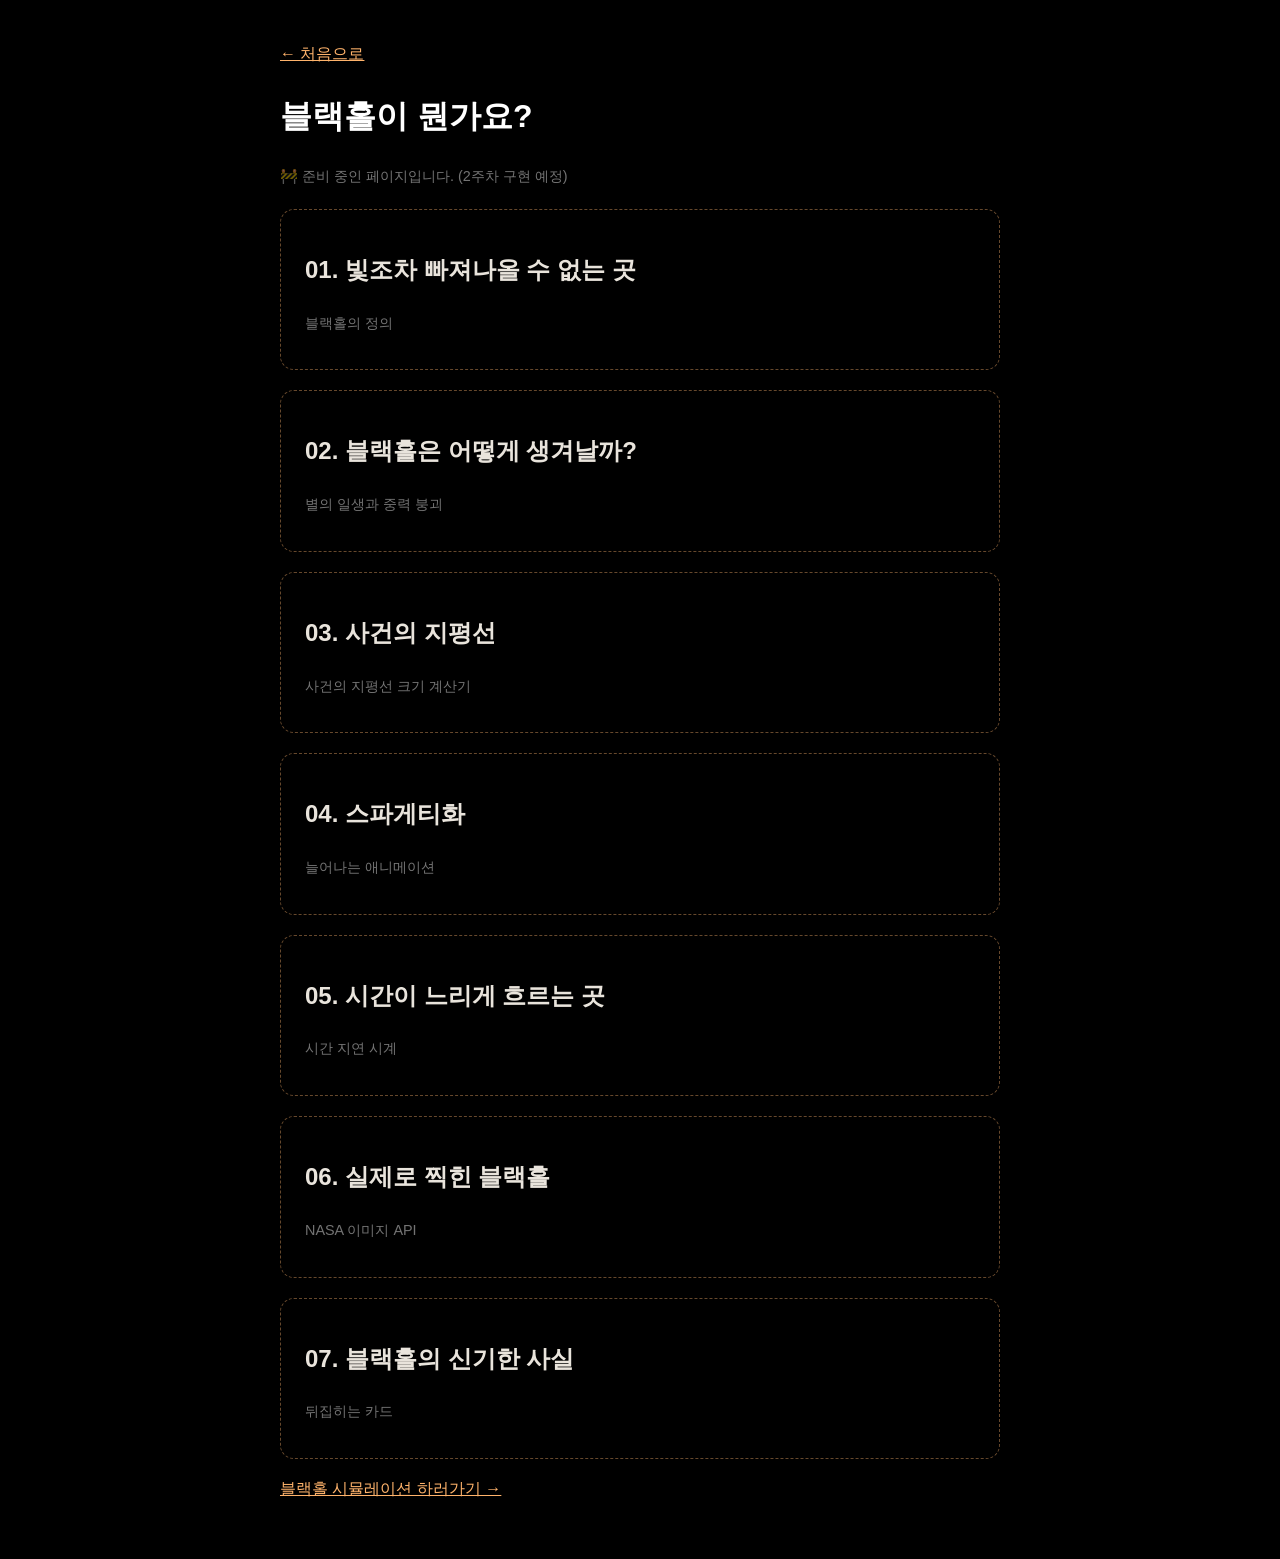
==== about.html @ b230832a "about과 simulation 기본틀" ====
<!DOCTYPE html>
<html lang="ko">
<head>
  <meta charset="UTF-8">
  <meta name="viewport" content="width=device-width, initial-scale=1.0">
  <title>블랙홀이 뭔가요? | 블랙홀 시뮬레이터</title>
  <style>
    body {
      margin: 0;
      padding: 40px 16px;
      background: #000;
      color: #e9e4dc;
      font-family: "Noto Sans KR", sans-serif;
      line-height: 1.7;
    }
    main { max-width: 720px; margin: 0 auto; }
    a { color: #ffb36b; }
    h1 { color: #fff; }
    section {
      margin-top: 20px;
      padding: 20px 24px;
      border: 1px dashed rgba(255, 180, 110, 0.4);
      border-radius: 14px;
    }
    .todo { color: rgba(255, 255, 255, 0.45); font-size: 0.9rem; }
  </style>
</head>
<body>
  <main>
    <a href="index.html">← 처음으로</a>
    <h1>블랙홀이 뭔가요?</h1>
    <p class="todo">🚧 준비 중인 페이지입니다. (2주차 구현 예정)</p>

    <!-- 페이지 구성 (예정) -->
    <section><h2>01. 빛조차 빠져나올 수 없는 곳</h2><p class="todo">블랙홀의 정의</p></section>
    <section><h2>02. 블랙홀은 어떻게 생겨날까?</h2><p class="todo">별의 일생과 중력 붕괴</p></section>
    <section><h2>03. 사건의 지평선</h2><p class="todo">사건의 지평선 크기 계산기</p></section>
    <section><h2>04. 스파게티화</h2><p class="todo">늘어나는 애니메이션</p></section>
    <section><h2>05. 시간이 느리게 흐르는 곳</h2><p class="todo">시간 지연 시계</p></section>
    <section><h2>06. 실제로 찍힌 블랙홀</h2><p class="todo">NASA 이미지 API</p></section>
    <section><h2>07. 블랙홀의 신기한 사실</h2><p class="todo">뒤집히는 카드</p></section>

    <p><a href="simulation.html">블랙홀 시뮬레이션 하러가기 →</a></p>
  </main>
</body>
</html>
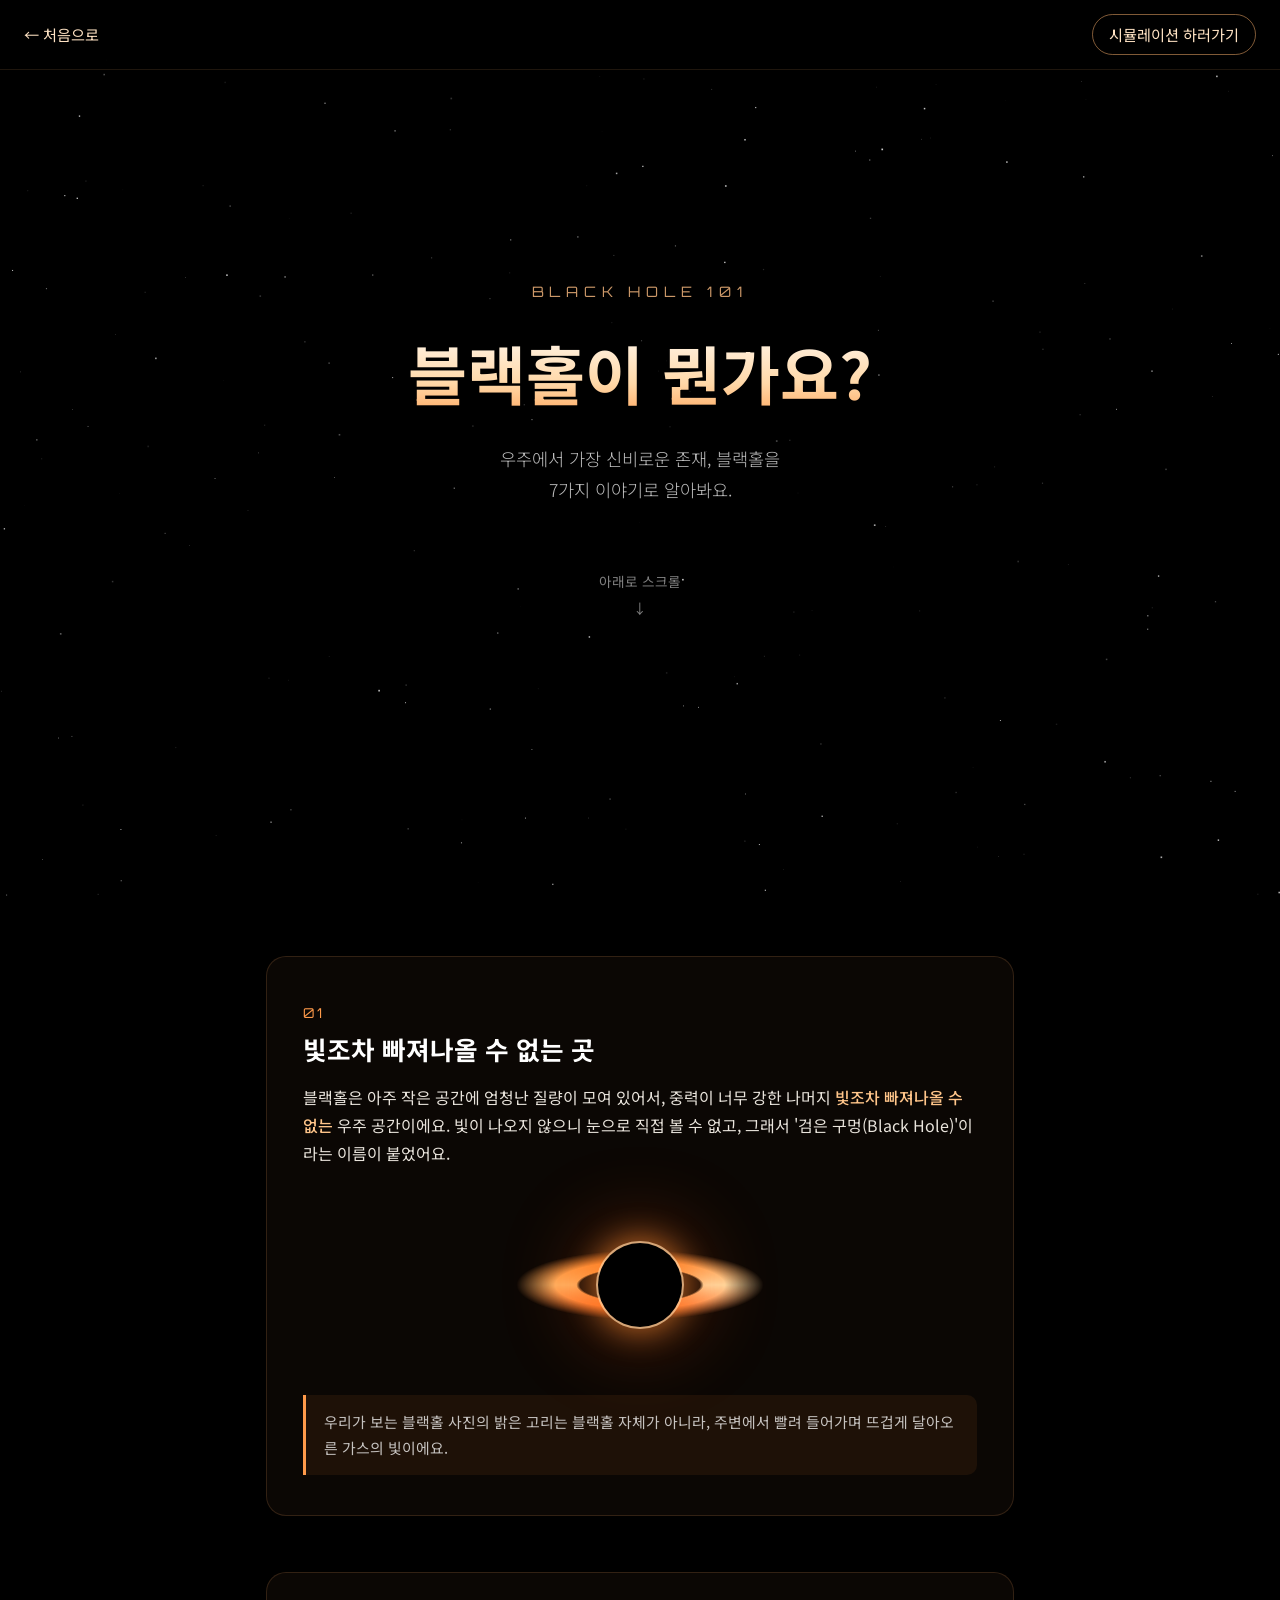
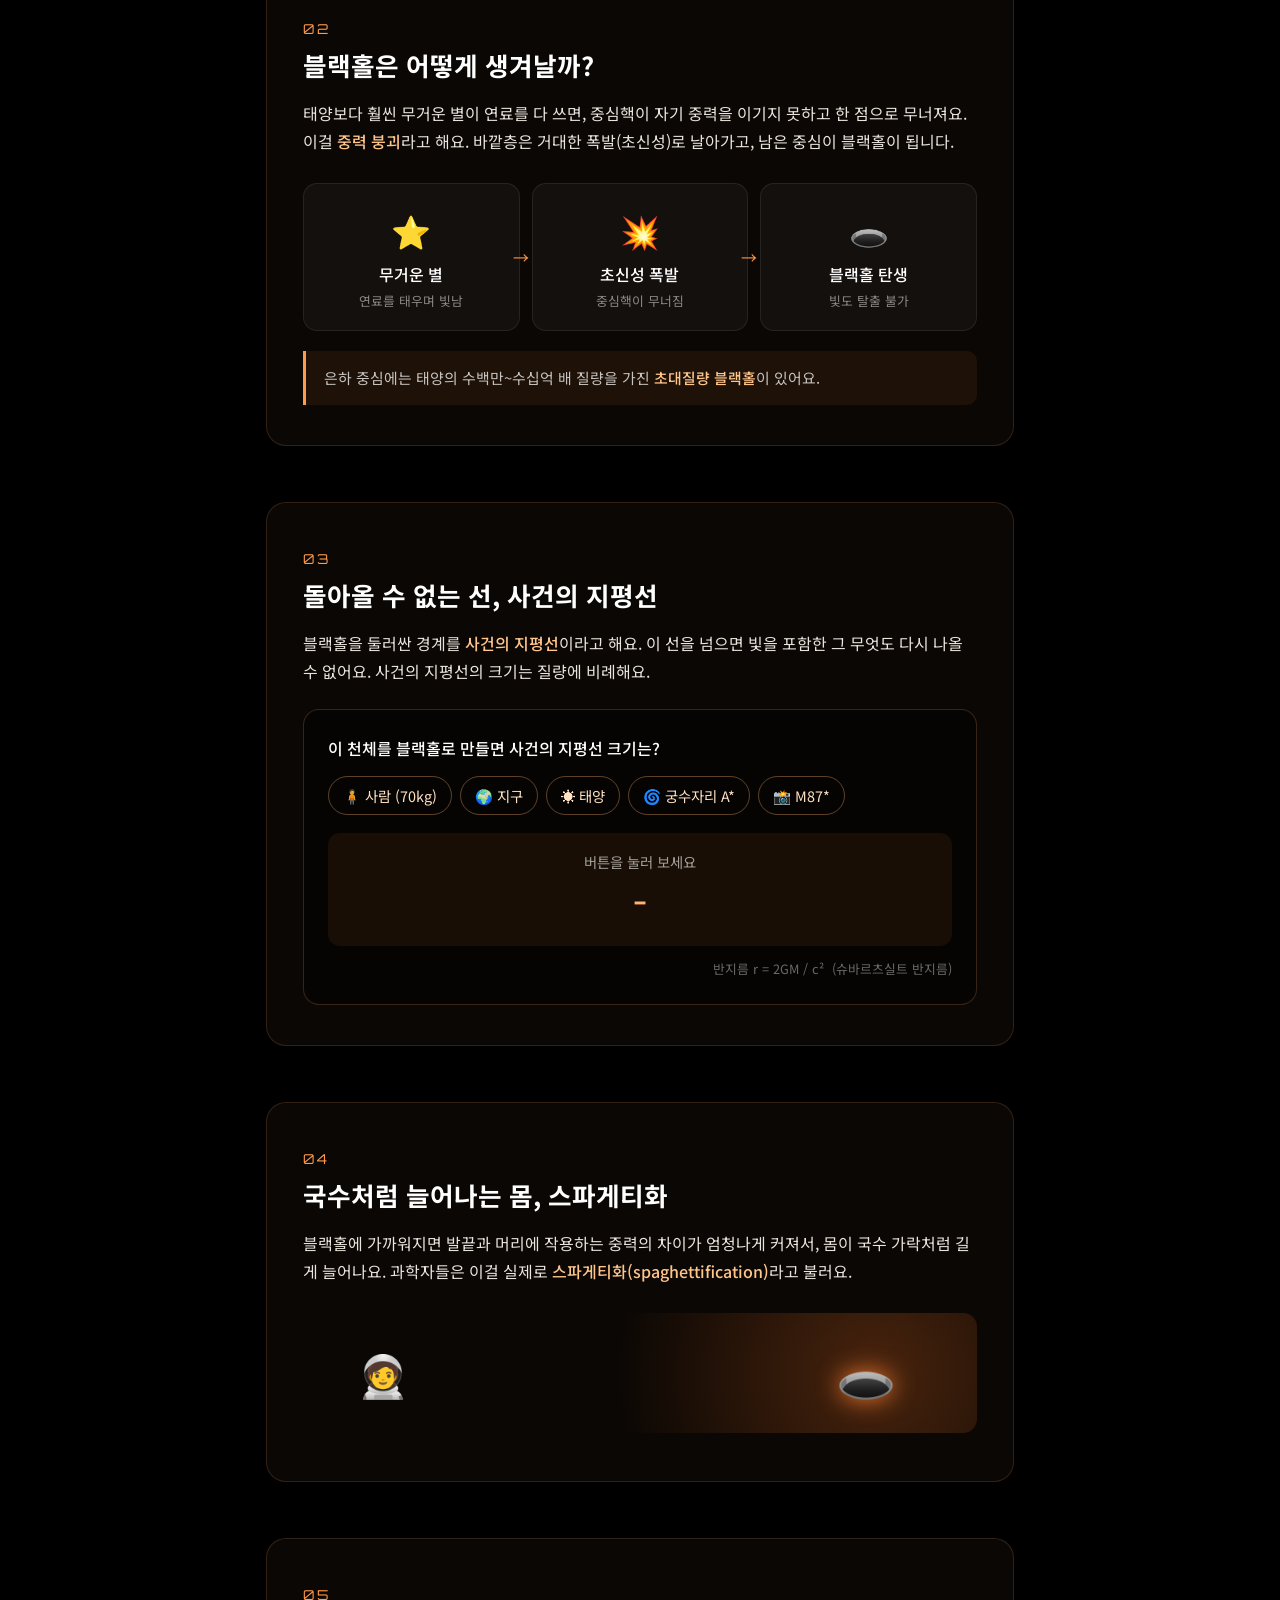
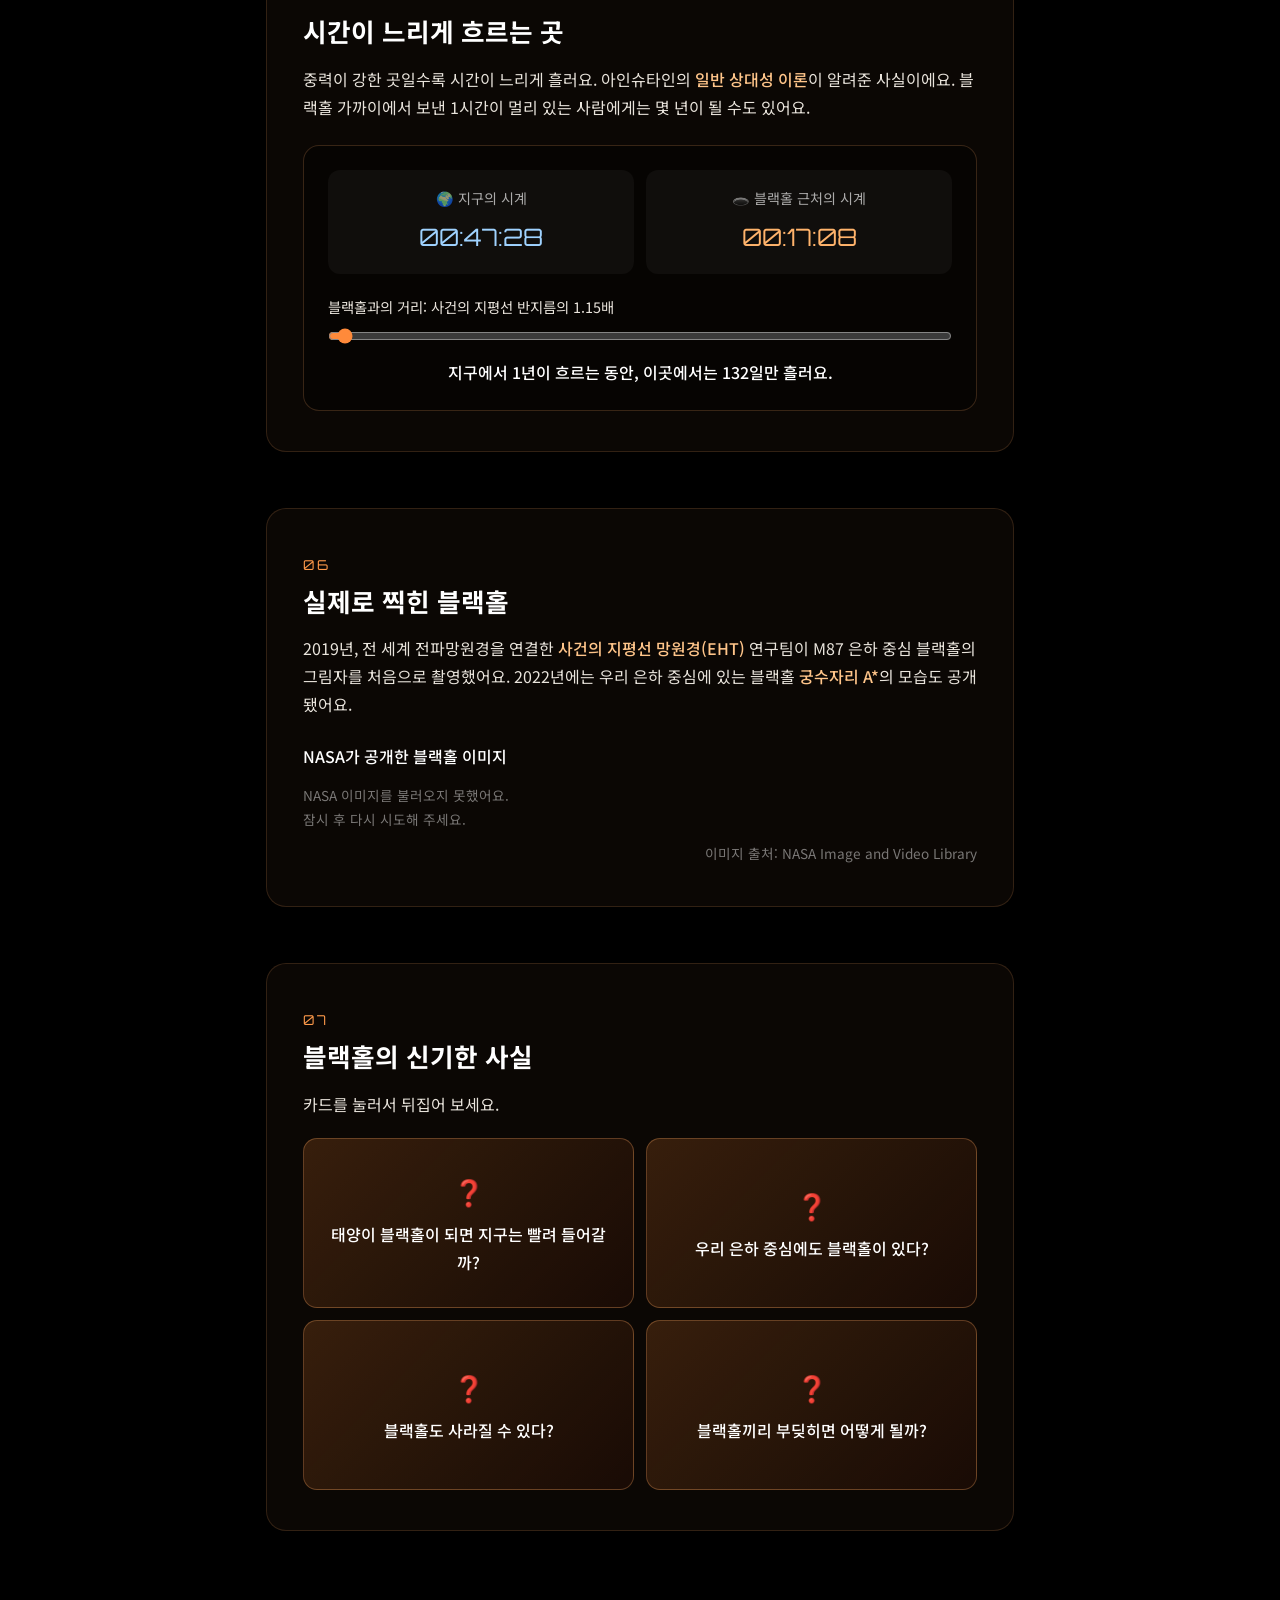
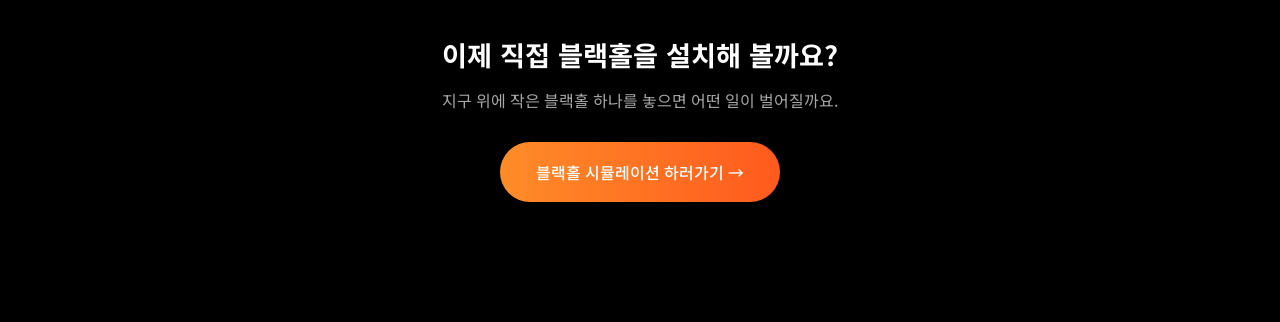
==== commit d336d185: "설명페이지, 실행 화면 일부 구현" ====
--- a/about.html
+++ b/about.html
@@ -4,43 +4,159 @@
   <meta charset="UTF-8">
   <meta name="viewport" content="width=device-width, initial-scale=1.0">
   <title>블랙홀이 뭔가요? | 블랙홀 시뮬레이터</title>
-  <style>
-    body {
-      margin: 0;
-      padding: 40px 16px;
-      background: #000;
-      color: #e9e4dc;
-      font-family: "Noto Sans KR", sans-serif;
-      line-height: 1.7;
-    }
-    main { max-width: 720px; margin: 0 auto; }
-    a { color: #ffb36b; }
-    h1 { color: #fff; }
-    section {
-      margin-top: 20px;
-      padding: 20px 24px;
-      border: 1px dashed rgba(255, 180, 110, 0.4);
-      border-radius: 14px;
-    }
-    .todo { color: rgba(255, 255, 255, 0.45); font-size: 0.9rem; }
-  </style>
+
+  <link rel="preconnect" href="https://fonts.googleapis.com">
+  <link rel="preconnect" href="https://fonts.gstatic.com" crossorigin>
+  <link href="https://fonts.googleapis.com/css2?family=Orbitron:wght@500;700&family=Noto+Sans+KR:wght@300;400;500;700&display=swap" rel="stylesheet">
+
+  <link rel="stylesheet" href="css/about.css">
 </head>
 <body>
+  <!-- 배경 별 (js/about.js) -->
+  <canvas id="stars"></canvas>
+
+  <header class="topbar">
+    <a href="index.html" class="back">← 처음으로</a>
+    <a href="simulation.html" class="topbar-cta">시뮬레이션 하러가기</a>
+  </header>
+
   <main>
-    <a href="index.html">← 처음으로</a>
-    <h1>블랙홀이 뭔가요?</h1>
-    <p class="todo">🚧 준비 중인 페이지입니다. (2주차 구현 예정)</p>
+    <!-- 첫 화면 -->
+    <section class="hero">
+      <p class="eyebrow">BLACK HOLE 101</p>
+      <h1>블랙홀이 뭔가요?</h1>
+      <p class="lead">우주에서 가장 신비로운 존재, 블랙홀을<br>7가지 이야기로 알아봐요.</p>
+      <div class="scroll-hint">아래로 스크롤<span>↓</span></div>
+    </section>
 
-    <!-- 페이지 구성 (예정) -->
-    <section><h2>01. 빛조차 빠져나올 수 없는 곳</h2><p class="todo">블랙홀의 정의</p></section>
-    <section><h2>02. 블랙홀은 어떻게 생겨날까?</h2><p class="todo">별의 일생과 중력 붕괴</p></section>
-    <section><h2>03. 사건의 지평선</h2><p class="todo">사건의 지평선 크기 계산기</p></section>
-    <section><h2>04. 스파게티화</h2><p class="todo">늘어나는 애니메이션</p></section>
-    <section><h2>05. 시간이 느리게 흐르는 곳</h2><p class="todo">시간 지연 시계</p></section>
-    <section><h2>06. 실제로 찍힌 블랙홀</h2><p class="todo">NASA 이미지 API</p></section>
-    <section><h2>07. 블랙홀의 신기한 사실</h2><p class="todo">뒤집히는 카드</p></section>
+    <!-- 01 정의 -->
+    <section class="card reveal">
+      <span class="num">01</span>
+      <h2>빛조차 빠져나올 수 없는 곳</h2>
+      <p>
+        블랙홀은 아주 작은 공간에 엄청난 질량이 모여 있어서, 중력이 너무 강한 나머지
+        <strong>빛조차 빠져나올 수 없는</strong> 우주 공간이에요.
+        빛이 나오지 않으니 눈으로 직접 볼 수 없고, 그래서 '검은 구멍(Black Hole)'이라는 이름이 붙었어요.
+      </p>
+      <div class="visual">
+        <div class="mini-hole"><div class="mini-disk"></div><div class="mini-core"></div></div>
+      </div>
+      <p class="note">우리가 보는 블랙홀 사진의 밝은 고리는 블랙홀 자체가 아니라, 주변에서 빨려 들어가며 뜨겁게 달아오른 가스의 빛이에요.</p>
+    </section>
 
-    <p><a href="simulation.html">블랙홀 시뮬레이션 하러가기 →</a></p>
+    <!-- 02 생성 -->
+    <section class="card reveal">
+      <span class="num">02</span>
+      <h2>블랙홀은 어떻게 생겨날까?</h2>
+      <p>
+        태양보다 훨씬 무거운 별이 연료를 다 쓰면, 중심핵이 자기 중력을 이기지 못하고 한 점으로 무너져요.
+        이걸 <strong>중력 붕괴</strong>라고 해요. 바깥층은 거대한 폭발(초신성)로 날아가고, 남은 중심이 블랙홀이 됩니다.
+      </p>
+      <ol class="steps">
+        <li><span class="step-icon">⭐</span><b>무거운 별</b><small>연료를 태우며 빛남</small></li>
+        <li><span class="step-icon">💥</span><b>초신성 폭발</b><small>중심핵이 무너짐</small></li>
+        <li><span class="step-icon">🕳️</span><b>블랙홀 탄생</b><small>빛도 탈출 불가</small></li>
+      </ol>
+      <p class="note">은하 중심에는 태양의 수백만~수십억 배 질량을 가진 <strong>초대질량 블랙홀</strong>이 있어요.</p>
+    </section>
+
+    <!-- 03 사건의 지평선 + 계산기 -->
+    <section class="card reveal">
+      <span class="num">03</span>
+      <h2>돌아올 수 없는 선, 사건의 지평선</h2>
+      <p>
+        블랙홀을 둘러싼 경계를 <strong>사건의 지평선</strong>이라고 해요.
+        이 선을 넘으면 빛을 포함한 그 무엇도 다시 나올 수 없어요.
+        사건의 지평선의 크기는 질량에 비례해요.
+      </p>
+
+      <div class="calc">
+        <p class="calc-q">이 천체를 블랙홀로 만들면 사건의 지평선 크기는?</p>
+        <div class="calc-buttons" id="calcButtons"></div>
+        <div class="calc-result">
+          <span id="calcName">버튼을 눌러 보세요</span>
+          <strong id="calcValue">-</strong>
+          <p id="calcCompare"></p>
+        </div>
+        <p class="formula">반지름 r = 2GM / c² &nbsp;(슈바르츠실트 반지름)</p>
+      </div>
+    </section>
+
+    <!-- 04 스파게티화 -->
+    <section class="card reveal">
+      <span class="num">04</span>
+      <h2>국수처럼 늘어나는 몸, 스파게티화</h2>
+      <p>
+        블랙홀에 가까워지면 발끝과 머리에 작용하는 중력의 차이가 엄청나게 커져서,
+        몸이 국수 가락처럼 길게 늘어나요. 과학자들은 이걸 실제로
+        <strong>스파게티화(spaghettification)</strong>라고 불러요.
+      </p>
+      <div class="visual spaghetti">
+        <span class="astronaut">🧑‍🚀</span>
+        <span class="target">🕳️</span>
+      </div>
+    </section>
+
+    <!-- 05 시간 지연 -->
+    <section class="card reveal">
+      <span class="num">05</span>
+      <h2>시간이 느리게 흐르는 곳</h2>
+      <p>
+        중력이 강한 곳일수록 시간이 느리게 흘러요. 아인슈타인의 <strong>일반 상대성 이론</strong>이 알려준 사실이에요.
+        블랙홀 가까이에서 보낸 1시간이 멀리 있는 사람에게는 몇 년이 될 수도 있어요.
+      </p>
+
+      <div class="time-widget">
+        <div class="clocks">
+          <div class="clock">
+            <span class="clock-label">🌍 지구의 시계</span>
+            <span class="clock-value" id="earthClock">00:00:00</span>
+          </div>
+          <div class="clock">
+            <span class="clock-label">🕳️ 블랙홀 근처의 시계</span>
+            <span class="clock-value hot" id="holeClock">00:00:00</span>
+          </div>
+        </div>
+        <label class="range-label">
+          <span id="distLabel"></span>
+          <input type="range" id="distRange" min="101" max="1000" value="115">
+        </label>
+        <p class="time-result" id="timeResult"></p>
+      </div>
+    </section>
+
+    <!-- 06 실제 사진 (NASA API) -->
+    <section class="card reveal">
+      <span class="num">06</span>
+      <h2>실제로 찍힌 블랙홀</h2>
+      <p>
+        2019년, 전 세계 전파망원경을 연결한 <strong>사건의 지평선 망원경(EHT)</strong> 연구팀이
+        M87 은하 중심 블랙홀의 그림자를 처음으로 촬영했어요.
+        2022년에는 우리 은하 중심에 있는 블랙홀 <strong>궁수자리 A*</strong>의 모습도 공개됐어요.
+      </p>
+      <p class="sub">NASA가 공개한 블랙홀 이미지</p>
+      <div class="gallery" id="gallery">
+        <p class="muted">NASA 이미지를 불러오는 중...</p>
+      </div>
+      <p class="credit">이미지 출처: NASA Image and Video Library</p>
+    </section>
+
+    <!-- 07 신기한 사실 -->
+    <section class="card reveal">
+      <span class="num">07</span>
+      <h2>블랙홀의 신기한 사실</h2>
+      <p>카드를 눌러서 뒤집어 보세요.</p>
+      <div class="facts" id="facts"></div>
+    </section>
+
+    <!-- 마지막: 시뮬레이션으로 -->
+    <section class="cta reveal">
+      <h2>이제 직접 블랙홀을 설치해 볼까요?</h2>
+      <p>지구 위에 작은 블랙홀 하나를 놓으면 어떤 일이 벌어질까요.</p>
+      <a href="simulation.html" class="btn-primary">블랙홀 시뮬레이션 하러가기 →</a>
+    </section>
   </main>
+
+  <script src="js/about.js"></script>
 </body>
 </html>
--- a/css/about.css
+++ b/css/about.css
@@ -0,0 +1,543 @@
+/* ===== 기본 설정 ===== */
+* {
+  margin: 0;
+  padding: 0;
+  box-sizing: border-box;
+}
+
+body {
+  background: #000;
+  color: #e9e4dc;
+  font-family: "Noto Sans KR", sans-serif;
+  line-height: 1.75;
+  overflow-x: hidden;
+}
+
+#stars {
+  position: fixed;
+  inset: 0;
+  z-index: -1;
+}
+
+strong { color: #ffc58a; font-weight: 500; }
+
+/* ===== 상단 메뉴 ===== */
+.topbar {
+  position: fixed;
+  top: 0;
+  left: 0;
+  right: 0;
+  z-index: 10;
+  display: flex;
+  justify-content: space-between;
+  align-items: center;
+  padding: 14px 24px;
+  background: rgba(0, 0, 0, 0.45);
+  backdrop-filter: blur(10px);
+  border-bottom: 1px solid rgba(255, 180, 110, 0.12);
+}
+
+.topbar a {
+  color: #ffe3c4;
+  text-decoration: none;
+  font-size: 0.95rem;
+}
+
+.topbar-cta {
+  padding: 6px 16px;
+  border: 1px solid rgba(255, 180, 110, 0.5);
+  border-radius: 999px;
+  transition: all 0.3s;
+}
+
+.topbar-cta:hover {
+  background: rgba(255, 140, 50, 0.2);
+  box-shadow: 0 0 16px rgba(255, 140, 50, 0.4);
+}
+
+main {
+  max-width: 780px;
+  margin: 0 auto;
+  padding: 0 16px 120px;
+}
+
+/* ===== 첫 화면 ===== */
+.hero {
+  min-height: 100vh;
+  display: flex;
+  flex-direction: column;
+  justify-content: center;
+  align-items: center;
+  text-align: center;
+}
+
+.eyebrow {
+  font-family: "Orbitron", sans-serif;
+  letter-spacing: 0.4em;
+  color: rgba(255, 190, 130, 0.8);
+  font-size: 0.9rem;
+}
+
+.hero h1 {
+  margin-top: 12px;
+  font-size: clamp(2.4rem, 7vw, 4rem);
+  font-weight: 700;
+  background: linear-gradient(180deg, #fff 0%, #ffd8a8 60%, #ff9a4a 100%);
+  -webkit-background-clip: text;
+  background-clip: text;
+  color: transparent;
+}
+
+.lead {
+  margin-top: 16px;
+  font-size: 1.1rem;
+  font-weight: 300;
+  color: rgba(255, 255, 255, 0.75);
+}
+
+.scroll-hint {
+  margin-top: 64px;
+  font-size: 0.85rem;
+  color: rgba(255, 255, 255, 0.5);
+  display: flex;
+  flex-direction: column;
+  align-items: center;
+  gap: 4px;
+}
+
+.scroll-hint span {
+  animation: bounce 1.8s infinite;
+}
+
+@keyframes bounce {
+  0%, 100% { transform: translateY(0); }
+  50% { transform: translateY(8px); }
+}
+
+/* ===== 설명 카드 ===== */
+.card {
+  position: relative;
+  margin-top: 56px;
+  padding: 40px 36px;
+  background: rgba(16, 10, 6, 0.72);
+  border: 1px solid rgba(255, 170, 100, 0.16);
+  border-radius: 20px;
+  backdrop-filter: blur(6px);
+}
+
+.num {
+  font-family: "Orbitron", sans-serif;
+  font-size: 0.85rem;
+  color: #ff9a4a;
+  letter-spacing: 0.2em;
+}
+
+.card h2 {
+  margin: 6px 0 16px;
+  font-size: 1.6rem;
+  font-weight: 700;
+  color: #fff;
+  line-height: 1.4;
+}
+
+.card p + p { margin-top: 12px; }
+
+.note {
+  margin-top: 20px !important;
+  padding: 14px 18px;
+  border-left: 3px solid #ff9a4a;
+  background: rgba(255, 140, 50, 0.08);
+  border-radius: 0 10px 10px 0;
+  font-size: 0.93rem;
+  color: rgba(255, 255, 255, 0.75);
+}
+
+.sub {
+  margin-top: 24px !important;
+  font-weight: 500;
+  color: #fff;
+}
+
+.muted, .credit {
+  color: rgba(255, 255, 255, 0.45);
+  font-size: 0.85rem;
+}
+
+.credit { margin-top: 10px !important; text-align: right; }
+
+/* 스크롤하면 나타나는 효과 (js에서 visible 클래스 추가) */
+.reveal {
+  opacity: 0;
+  transform: translateY(40px);
+  transition: opacity 0.9s ease, transform 0.9s ease;
+}
+
+.reveal.visible {
+  opacity: 1;
+  transform: translateY(0);
+}
+
+/* ===== 01: 작은 블랙홀 그림 ===== */
+.visual {
+  margin: 28px 0 8px;
+  height: 180px;
+  display: flex;
+  justify-content: center;
+  align-items: center;
+}
+
+.mini-hole {
+  position: relative;
+  width: 260px;
+  height: 180px;
+}
+
+.mini-disk {
+  position: absolute;
+  left: 50%;
+  top: 50%;
+  width: 250px;
+  height: 250px;
+  margin: -125px 0 0 -125px;
+  border-radius: 50%;
+  background: conic-gradient(from 0deg, #ff7a1a, #ffd9a0, #ff5a10, #ffb060, #ff7a1a);
+  -webkit-mask: radial-gradient(circle, transparent 34%, #000 36%, #000 48%, transparent 70%);
+  mask: radial-gradient(circle, transparent 34%, #000 36%, #000 48%, transparent 70%);
+  transform: scaleY(0.28);
+  filter: blur(1.5px);
+  animation: spin 6s linear infinite;
+}
+
+.mini-core {
+  position: absolute;
+  left: 50%;
+  top: 50%;
+  width: 84px;
+  height: 84px;
+  margin: -42px 0 0 -42px;
+  border-radius: 50%;
+  background: #000;
+  box-shadow: 0 0 0 2px rgba(255, 210, 160, 0.7), 0 0 30px 6px rgba(255, 140, 50, 0.6), 0 0 80px 20px rgba(255, 100, 30, 0.25);
+}
+
+@keyframes spin {
+  from { transform: scaleY(0.28) rotate(0deg); }
+  to   { transform: scaleY(0.28) rotate(360deg); }
+}
+
+/* ===== 02: 단계 ===== */
+.steps {
+  list-style: none;
+  margin-top: 28px;
+  display: grid;
+  grid-template-columns: repeat(3, 1fr);
+  gap: 12px;
+  counter-reset: none;
+}
+
+.steps li {
+  position: relative;
+  padding: 18px 10px;
+  text-align: center;
+  background: rgba(255, 255, 255, 0.04);
+  border: 1px solid rgba(255, 255, 255, 0.08);
+  border-radius: 14px;
+  display: flex;
+  flex-direction: column;
+  gap: 2px;
+}
+
+.steps li + li::before {
+  content: "→";
+  position: absolute;
+  left: -12px;
+  top: 50%;
+  transform: translate(-50%, -50%);
+  color: #ff9a4a;
+}
+
+.step-icon { font-size: 2rem; }
+.steps b { color: #fff; font-weight: 500; }
+.steps small { color: rgba(255, 255, 255, 0.5); font-size: 0.8rem; }
+
+/* ===== 03: 계산기 ===== */
+.calc {
+  margin-top: 24px;
+  padding: 24px;
+  background: rgba(0, 0, 0, 0.4);
+  border: 1px solid rgba(255, 170, 100, 0.2);
+  border-radius: 16px;
+}
+
+.calc-q { font-weight: 500; color: #fff; }
+
+.calc-buttons {
+  margin-top: 14px;
+  display: flex;
+  flex-wrap: wrap;
+  gap: 8px;
+}
+
+.calc-buttons button {
+  padding: 8px 14px;
+  border: 1px solid rgba(255, 180, 110, 0.35);
+  border-radius: 999px;
+  background: transparent;
+  color: #ffe3c4;
+  font-family: inherit;
+  font-size: 0.9rem;
+  cursor: pointer;
+  transition: all 0.25s;
+}
+
+.calc-buttons button:hover,
+.calc-buttons button.active {
+  background: rgba(255, 140, 50, 0.25);
+  border-color: #ff9a4a;
+  color: #fff;
+}
+
+.calc-result {
+  margin-top: 18px;
+  min-height: 110px;
+  padding: 16px;
+  text-align: center;
+  border-radius: 12px;
+  background: rgba(255, 140, 50, 0.07);
+}
+
+.calc-result span { display: block; font-size: 0.9rem; color: rgba(255, 255, 255, 0.6); }
+
+.calc-result strong {
+  display: block;
+  margin: 4px 0;
+  font-family: "Orbitron", "Noto Sans KR", sans-serif;
+  font-size: 1.7rem;
+  color: #ffb36b;
+}
+
+.calc-result p { font-size: 0.93rem; }
+
+.formula {
+  margin-top: 12px !important;
+  text-align: right;
+  font-size: 0.8rem;
+  color: rgba(255, 255, 255, 0.4);
+}
+
+/* ===== 04: 스파게티화 ===== */
+.spaghetti {
+  position: relative;
+  height: 120px;
+  overflow: hidden;
+  border-radius: 14px;
+  background: radial-gradient(circle at 85% 50%, rgba(255, 120, 40, 0.25), transparent 45%);
+}
+
+.spaghetti .target {
+  position: absolute;
+  right: 12%;
+  font-size: 3rem;
+  filter: drop-shadow(0 0 12px rgba(255, 130, 50, 0.9));
+}
+
+.astronaut {
+  position: absolute;
+  left: 8%;
+  font-size: 2.6rem;
+  animation: stretch 4s ease-in infinite;
+  transform-origin: center;
+}
+
+@keyframes stretch {
+  0%   { left: 8%;  transform: scale(1, 1);      opacity: 1; }
+  60%  { left: 50%; transform: scale(1.6, 0.8);  opacity: 1; }
+  90%  { left: 76%; transform: scale(5, 0.25);   opacity: 0.6; }
+  100% { left: 82%; transform: scale(8, 0.1);    opacity: 0; }
+}
+
+/* ===== 05: 시간 지연 ===== */
+.time-widget {
+  margin-top: 24px;
+  padding: 24px;
+  background: rgba(0, 0, 0, 0.4);
+  border: 1px solid rgba(255, 170, 100, 0.2);
+  border-radius: 16px;
+}
+
+.clocks {
+  display: grid;
+  grid-template-columns: 1fr 1fr;
+  gap: 12px;
+}
+
+.clock {
+  padding: 16px;
+  text-align: center;
+  background: rgba(255, 255, 255, 0.04);
+  border-radius: 12px;
+}
+
+.clock-label { display: block; font-size: 0.88rem; color: rgba(255, 255, 255, 0.65); }
+
+.clock-value {
+  display: block;
+  margin-top: 6px;
+  font-family: "Orbitron", monospace;
+  font-size: 1.5rem;
+  color: #9fd2ff;
+}
+
+.clock-value.hot { color: #ffb36b; }
+
+.range-label {
+  display: block;
+  margin-top: 20px;
+  font-size: 0.9rem;
+}
+
+.range-label input {
+  display: block;
+  width: 100%;
+  margin-top: 8px;
+  accent-color: #ff8a3a;
+}
+
+.time-result {
+  margin-top: 14px !important;
+  text-align: center;
+  font-weight: 500;
+  color: #fff;
+}
+
+/* ===== 06: NASA 갤러리 ===== */
+.gallery {
+  margin-top: 14px;
+  display: grid;
+  grid-template-columns: repeat(3, 1fr);
+  gap: 10px;
+}
+
+.gallery a {
+  display: block;
+  overflow: hidden;
+  border-radius: 12px;
+  background: #111;
+  color: inherit;
+  text-decoration: none;
+}
+
+.gallery img {
+  display: block;
+  width: 100%;
+  aspect-ratio: 1 / 1;
+  object-fit: cover;
+  transition: transform 0.5s;
+}
+
+.gallery a:hover img { transform: scale(1.08); }
+
+.gallery figcaption {
+  padding: 8px 10px;
+  font-size: 0.75rem;
+  line-height: 1.4;
+  color: rgba(255, 255, 255, 0.7);
+  white-space: nowrap;
+  overflow: hidden;
+  text-overflow: ellipsis;
+}
+
+/* ===== 07: 뒤집히는 카드 ===== */
+.facts {
+  margin-top: 20px;
+  display: grid;
+  grid-template-columns: 1fr 1fr;
+  gap: 12px;
+}
+
+.fact {
+  height: 170px;
+  perspective: 900px;
+  cursor: pointer;
+}
+
+.fact-inner {
+  position: relative;
+  width: 100%;
+  height: 100%;
+  transition: transform 0.7s;
+  transform-style: preserve-3d;
+}
+
+.fact.flipped .fact-inner { transform: rotateY(180deg); }
+
+.fact-front,
+.fact-back {
+  position: absolute;
+  inset: 0;
+  padding: 18px;
+  border-radius: 14px;
+  display: flex;
+  flex-direction: column;
+  justify-content: center;
+  align-items: center;
+  text-align: center;
+  backface-visibility: hidden;
+  -webkit-backface-visibility: hidden;
+}
+
+.fact-front {
+  background: linear-gradient(135deg, rgba(255, 140, 50, 0.18), rgba(255, 80, 30, 0.06));
+  border: 1px solid rgba(255, 170, 100, 0.3);
+  font-weight: 500;
+  color: #fff;
+}
+
+.fact-front .q-mark { font-size: 1.6rem; margin-bottom: 6px; }
+
+.fact-back {
+  background: rgba(255, 255, 255, 0.06);
+  border: 1px solid rgba(255, 255, 255, 0.15);
+  transform: rotateY(180deg);
+  font-size: 0.88rem;
+  line-height: 1.6;
+}
+
+/* ===== 마지막 ===== */
+.cta {
+  margin-top: 100px;
+  text-align: center;
+}
+
+.cta h2 { font-size: 1.7rem; color: #fff; }
+.cta p { margin-top: 8px; color: rgba(255, 255, 255, 0.65); }
+
+.btn-primary {
+  display: inline-block;
+  margin-top: 28px;
+  padding: 16px 36px;
+  border-radius: 999px;
+  background: linear-gradient(90deg, #ff8c28, #ff5a1e);
+  color: #fff;
+  font-weight: 500;
+  text-decoration: none;
+  transition: all 0.3s;
+}
+
+.btn-primary:hover {
+  box-shadow: 0 0 32px rgba(255, 120, 40, 0.75);
+  transform: translateY(-2px);
+}
+
+/* ===== 모바일 ===== */
+@media (max-width: 600px) {
+  .topbar { padding: 12px 16px; }
+  .card { padding: 28px 20px; }
+  .card h2 { font-size: 1.3rem; }
+  .steps { grid-template-columns: 1fr; gap: 20px; }
+  .steps li + li::before { content: "↓"; left: 50%; top: -11px; }
+  .clocks { grid-template-columns: 1fr; }
+  .gallery { grid-template-columns: 1fr 1fr; }
+  .facts { grid-template-columns: 1fr; }
+  .mini-hole { transform: scale(0.8); }
+}
